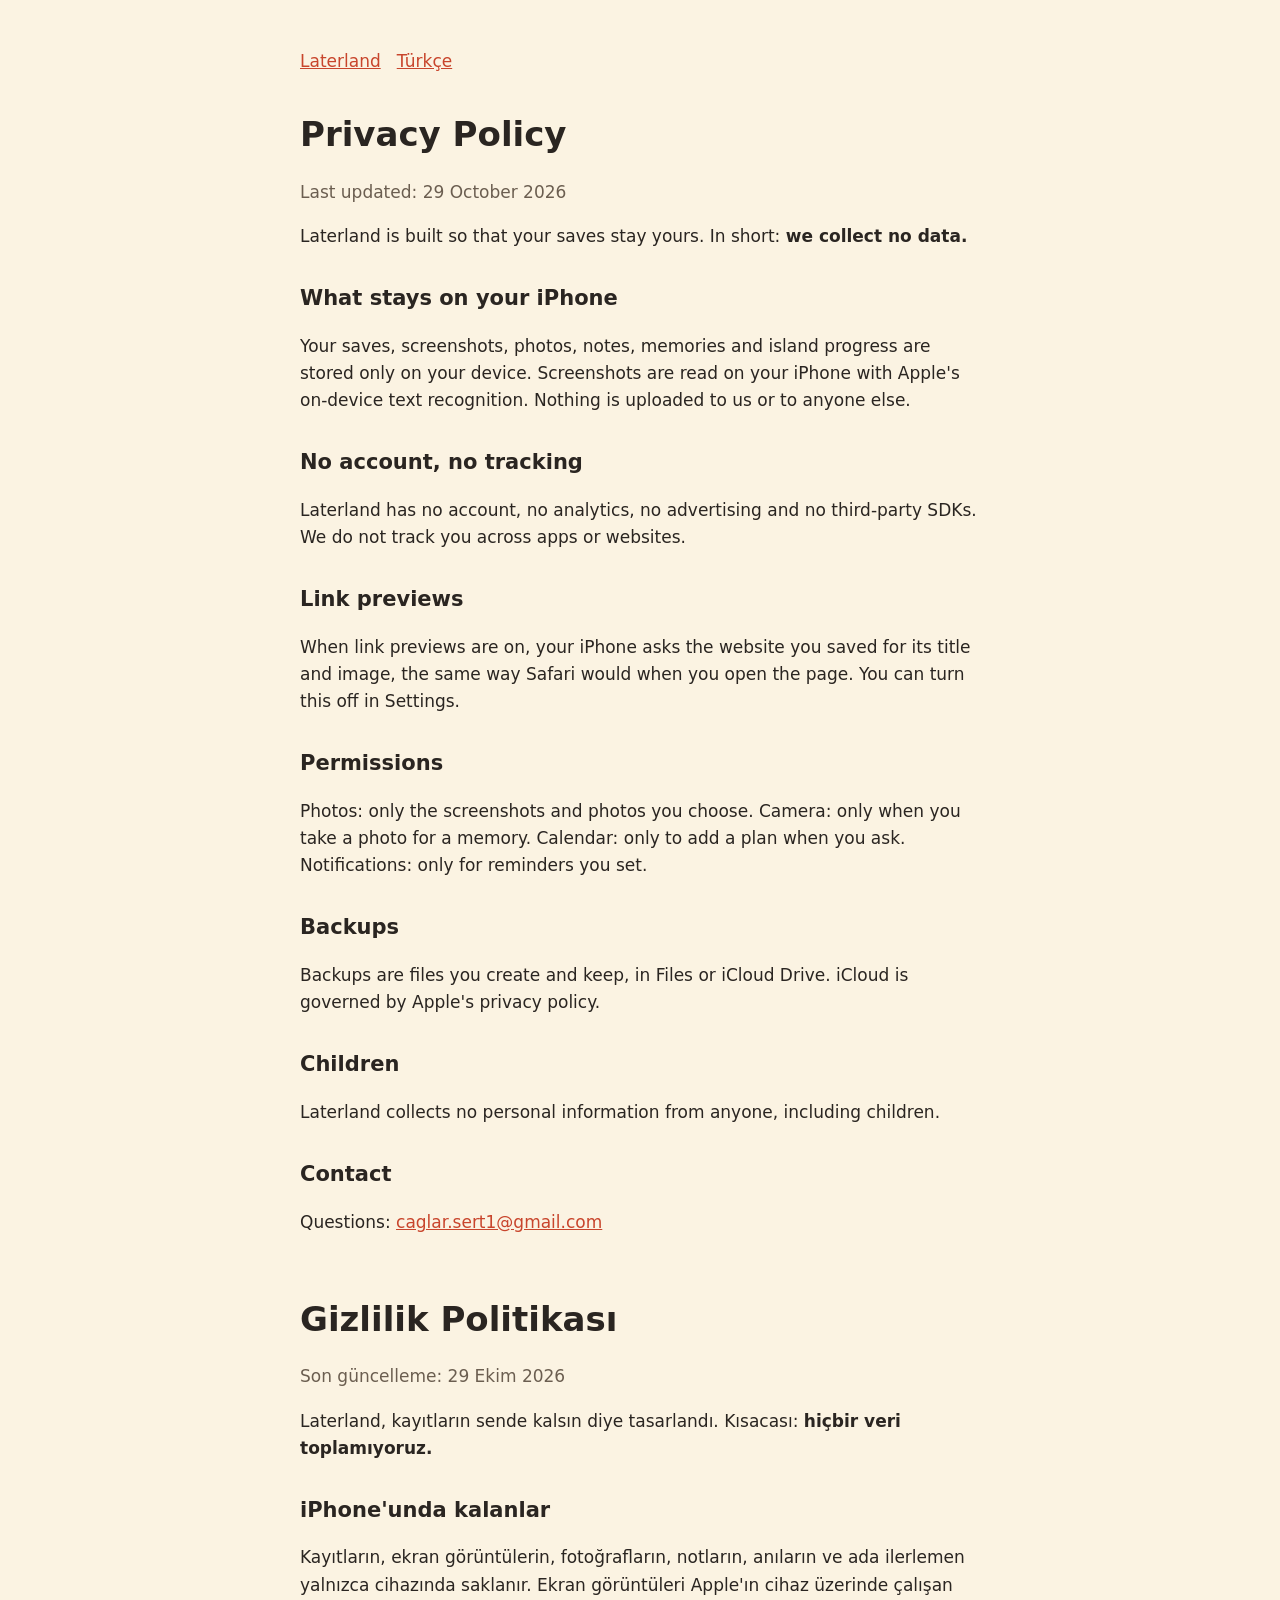
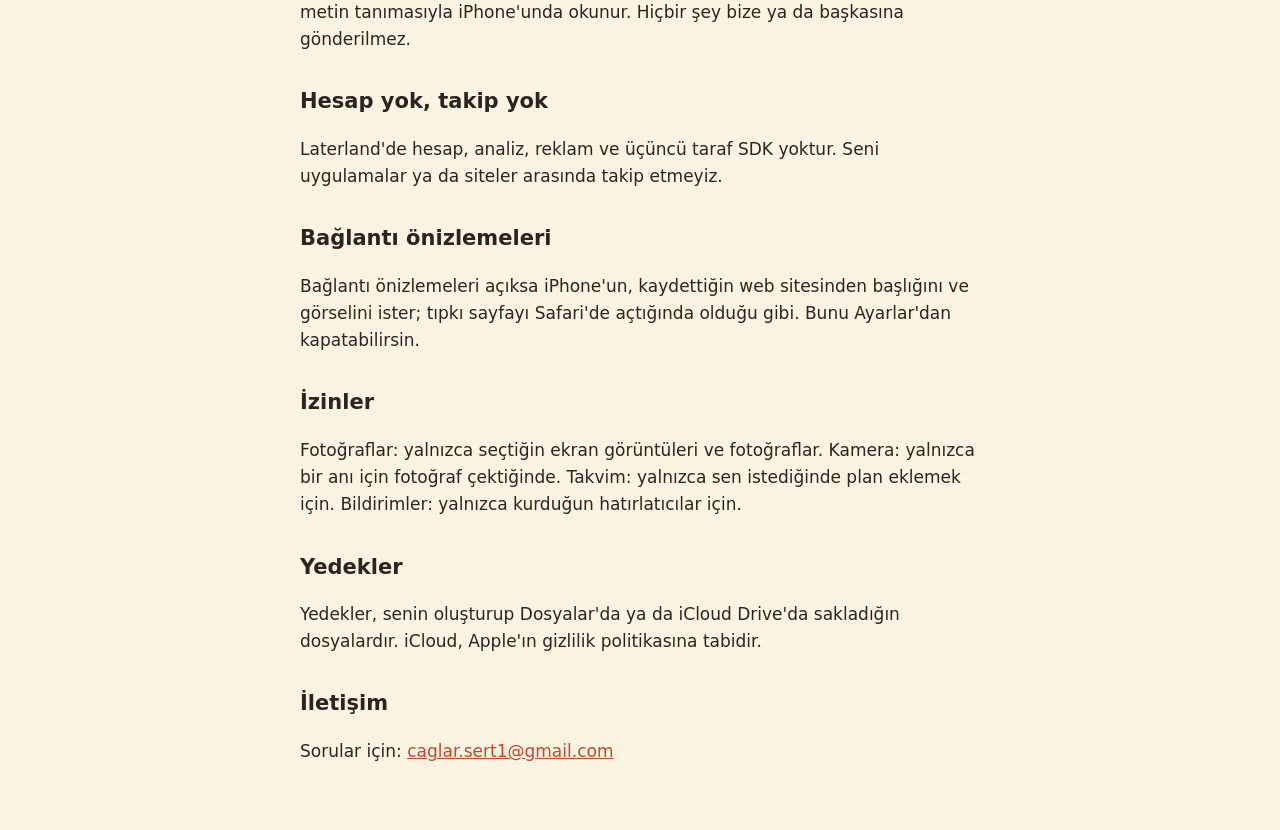
==== privacy/index.html @ dfe81776 "Laterland support and privacy pages Co-Authored-By: Claude Opus 5.5 <noreply@anthropic.com>" ====
<!doctype html><html lang="en"><head><meta charset="utf-8"><meta name="viewport" content="width=device-width,initial-scale=1">
<title>Laterland Privacy Policy</title><link rel="stylesheet" href="../style.css"></head><body><main>
<nav><a href="../">Laterland</a><a href="#tr">Türkçe</a></nav>
<h1>Privacy Policy</h1>
<p class="muted">Last updated: 29 October 2026</p>
<p>Laterland is built so that your saves stay yours. In short: <strong>we collect no data.</strong></p>
<h2>What stays on your iPhone</h2>
<p>Your saves, screenshots, photos, notes, memories and island progress are stored only on your device. Screenshots are read on your iPhone with Apple's on-device text recognition. Nothing is uploaded to us or to anyone else.</p>
<h2>No account, no tracking</h2>
<p>Laterland has no account, no analytics, no advertising and no third-party SDKs. We do not track you across apps or websites.</p>
<h2>Link previews</h2>
<p>When link previews are on, your iPhone asks the website you saved for its title and image, the same way Safari would when you open the page. You can turn this off in Settings.</p>
<h2>Permissions</h2>
<p>Photos: only the screenshots and photos you choose. Camera: only when you take a photo for a memory. Calendar: only to add a plan when you ask. Notifications: only for reminders you set.</p>
<h2>Backups</h2>
<p>Backups are files you create and keep, in Files or iCloud Drive. iCloud is governed by Apple's privacy policy.</p>
<h2>Children</h2>
<p>Laterland collects no personal information from anyone, including children.</p>
<h2>Contact</h2>
<p>Questions: <a href="mailto:caglar.sert1@gmail.com">caglar.sert1@gmail.com</a></p>

<h1 id="tr" style="margin-top:56px">Gizlilik Politikası</h1>
<p class="muted">Son güncelleme: 29 Ekim 2026</p>
<p>Laterland, kayıtların sende kalsın diye tasarlandı. Kısacası: <strong>hiçbir veri toplamıyoruz.</strong></p>
<h2>iPhone'unda kalanlar</h2>
<p>Kayıtların, ekran görüntülerin, fotoğrafların, notların, anıların ve ada ilerlemen yalnızca cihazında saklanır. Ekran görüntüleri Apple'ın cihaz üzerinde çalışan metin tanımasıyla iPhone'unda okunur. Hiçbir şey bize ya da başkasına gönderilmez.</p>
<h2>Hesap yok, takip yok</h2>
<p>Laterland'de hesap, analiz, reklam ve üçüncü taraf SDK yoktur. Seni uygulamalar ya da siteler arasında takip etmeyiz.</p>
<h2>Bağlantı önizlemeleri</h2>
<p>Bağlantı önizlemeleri açıksa iPhone'un, kaydettiğin web sitesinden başlığını ve görselini ister; tıpkı sayfayı Safari'de açtığında olduğu gibi. Bunu Ayarlar'dan kapatabilirsin.</p>
<h2>İzinler</h2>
<p>Fotoğraflar: yalnızca seçtiğin ekran görüntüleri ve fotoğraflar. Kamera: yalnızca bir anı için fotoğraf çektiğinde. Takvim: yalnızca sen istediğinde plan eklemek için. Bildirimler: yalnızca kurduğun hatırlatıcılar için.</p>
<h2>Yedekler</h2>
<p>Yedekler, senin oluşturup Dosyalar'da ya da iCloud Drive'da sakladığın dosyalardır. iCloud, Apple'ın gizlilik politikasına tabidir.</p>
<h2>İletişim</h2>
<p>Sorular için: <a href="mailto:caglar.sert1@gmail.com">caglar.sert1@gmail.com</a></p>
</main></body></html>
---- style.css ----
:root{--paper:#FBF3E2;--ink:#2A2521;--muted:#6B5E50;--accent:#C8452C}
@media (prefers-color-scheme:dark){:root{--paper:#2A2521;--ink:#F2E9DA;--muted:#B3A592;--accent:#F2B23E}}
body{margin:0;background:var(--paper);color:var(--ink);font:17px/1.6 -apple-system,system-ui,sans-serif}
main{max-width:680px;margin:0 auto;padding:48px 20px}
h1{font-size:34px;margin:0 0 4px}h2{font-size:21px;margin:32px 0 6px}
p,li{color:var(--ink)}small,.muted{color:var(--muted)}a{color:var(--accent)}
nav{margin-bottom:32px}nav a{margin-right:16px}
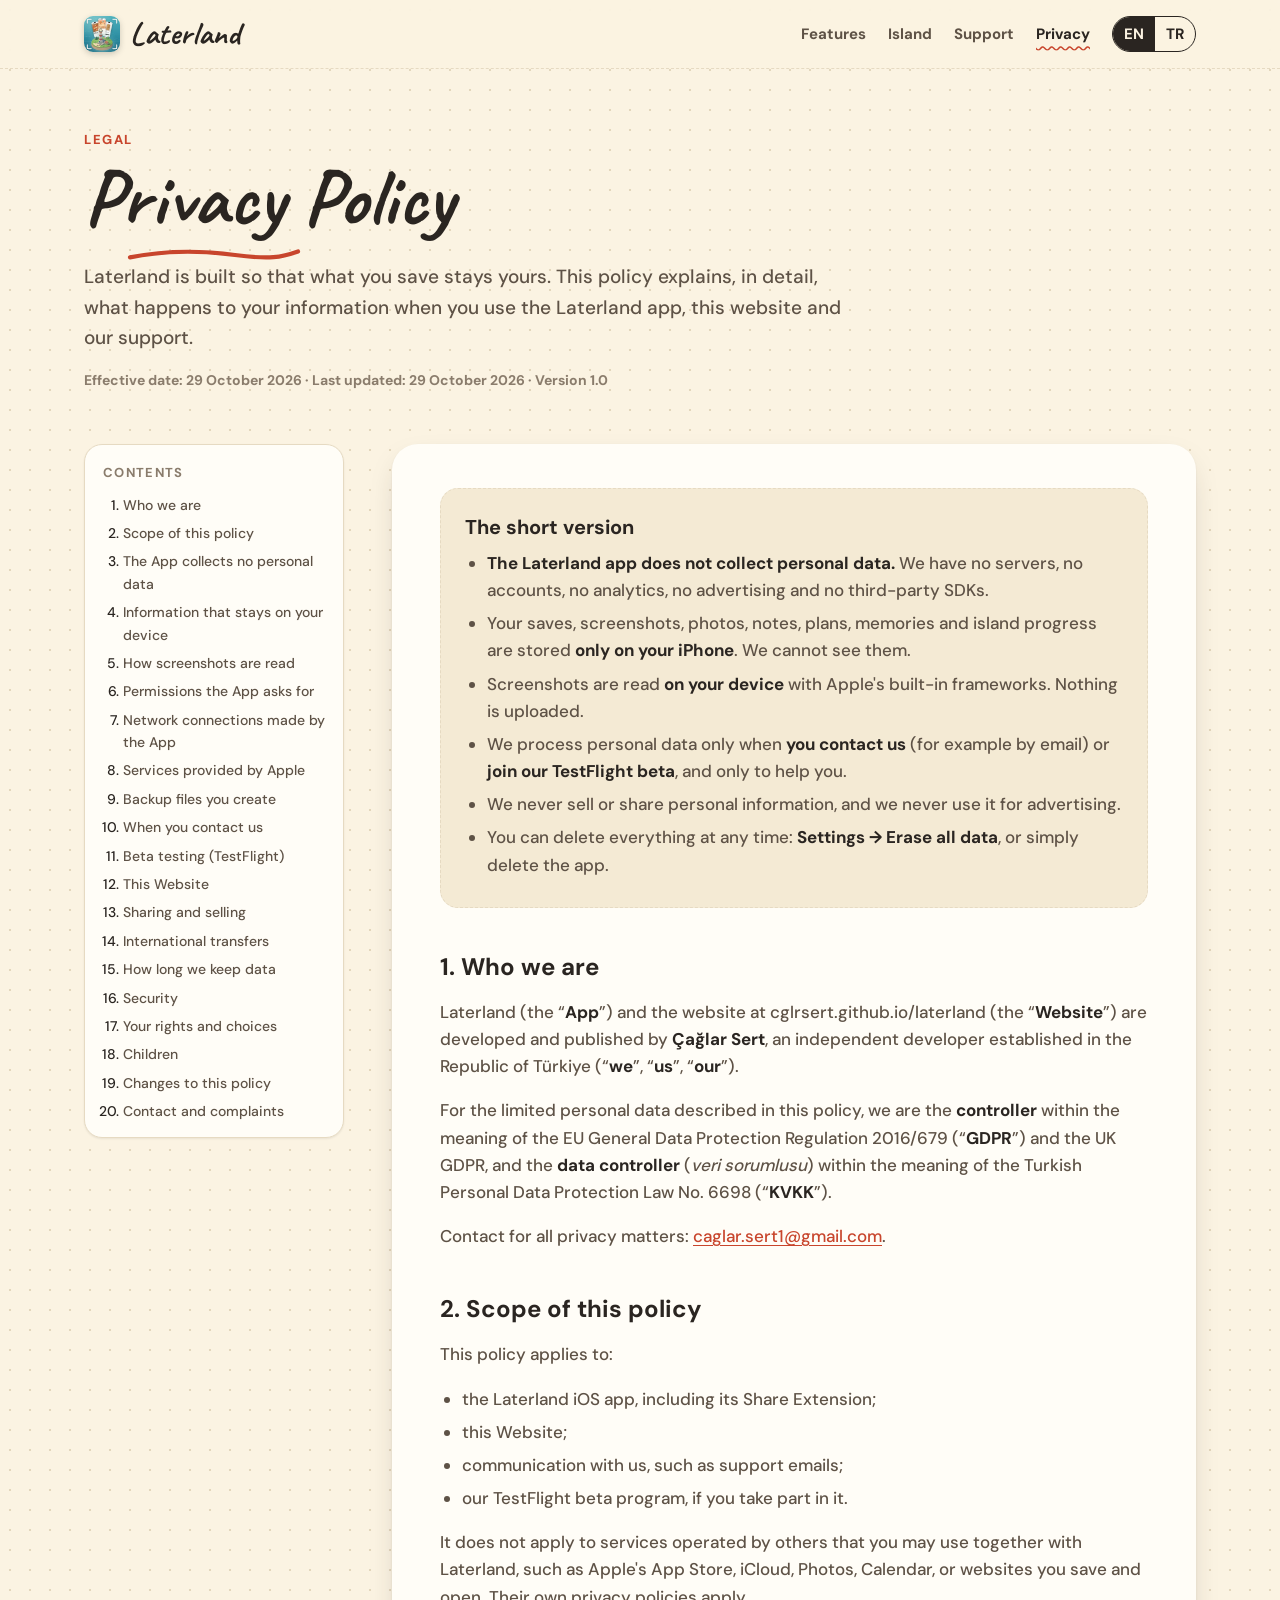
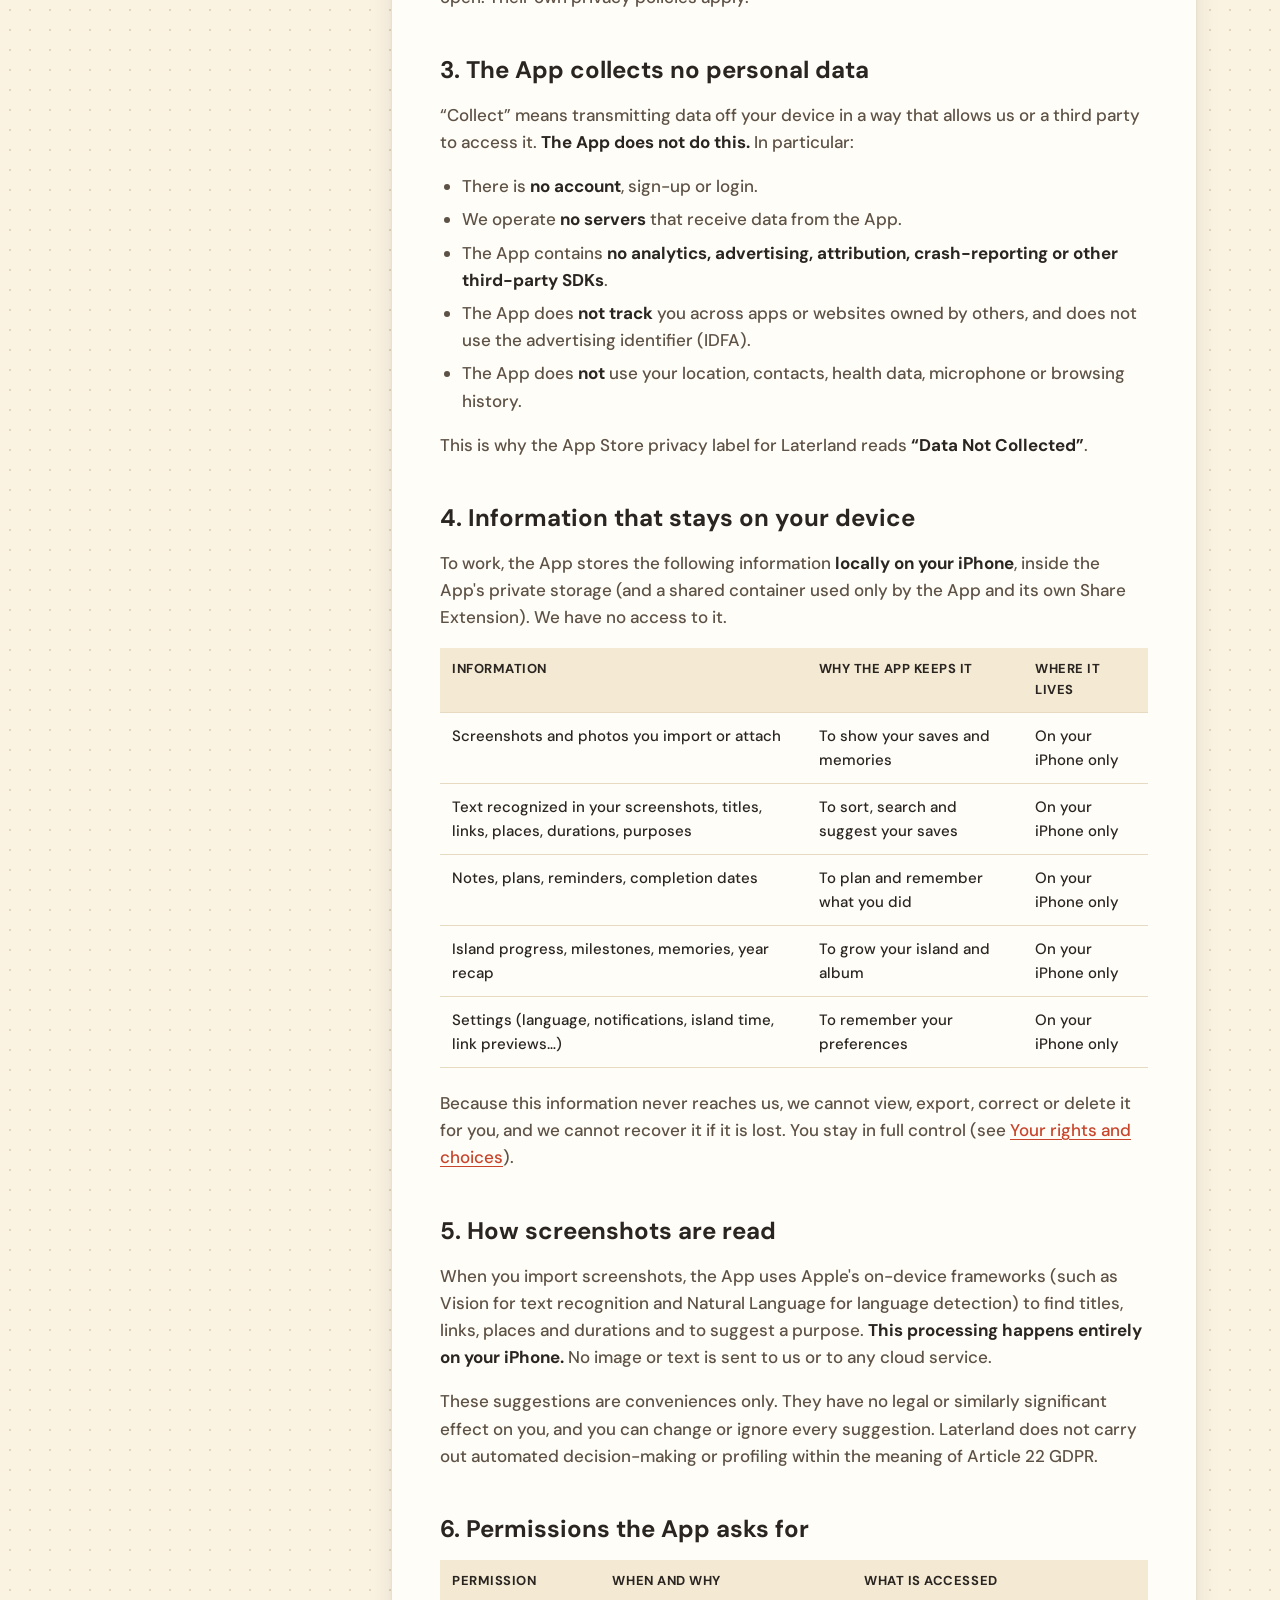
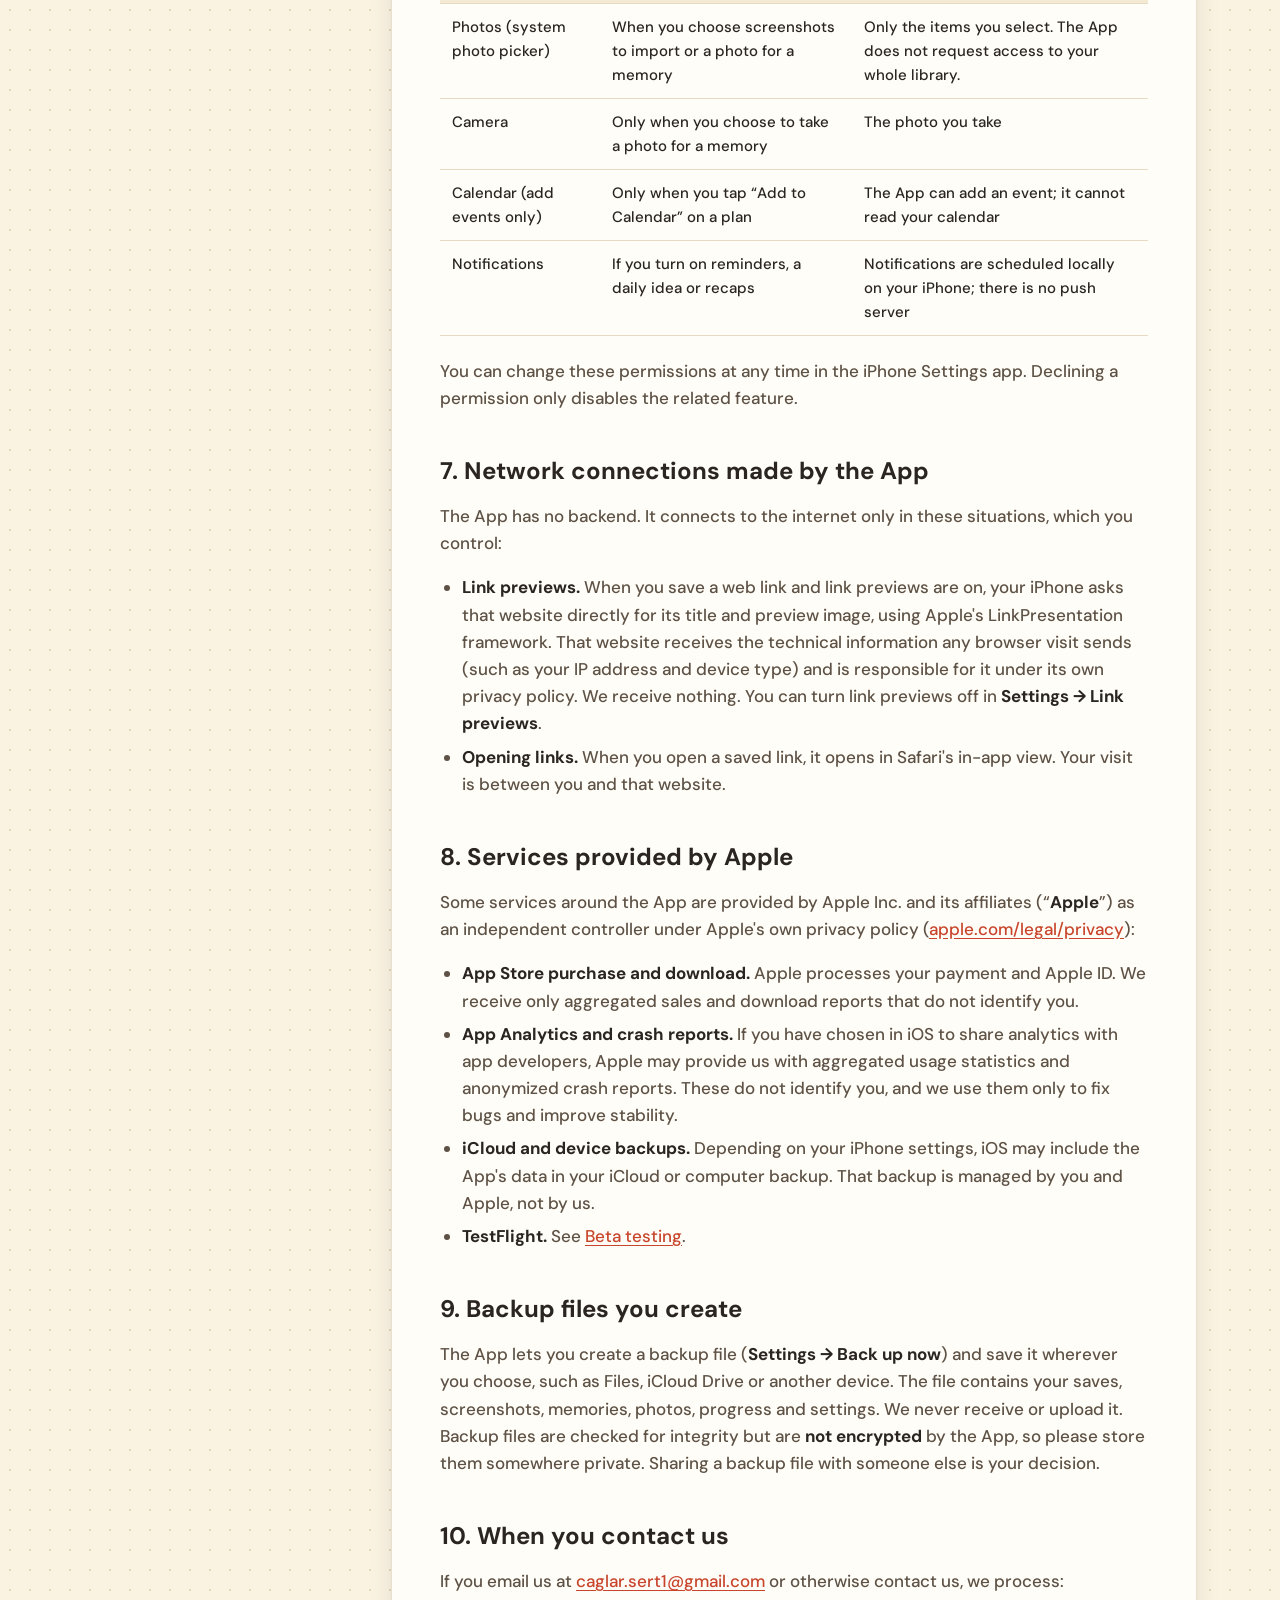
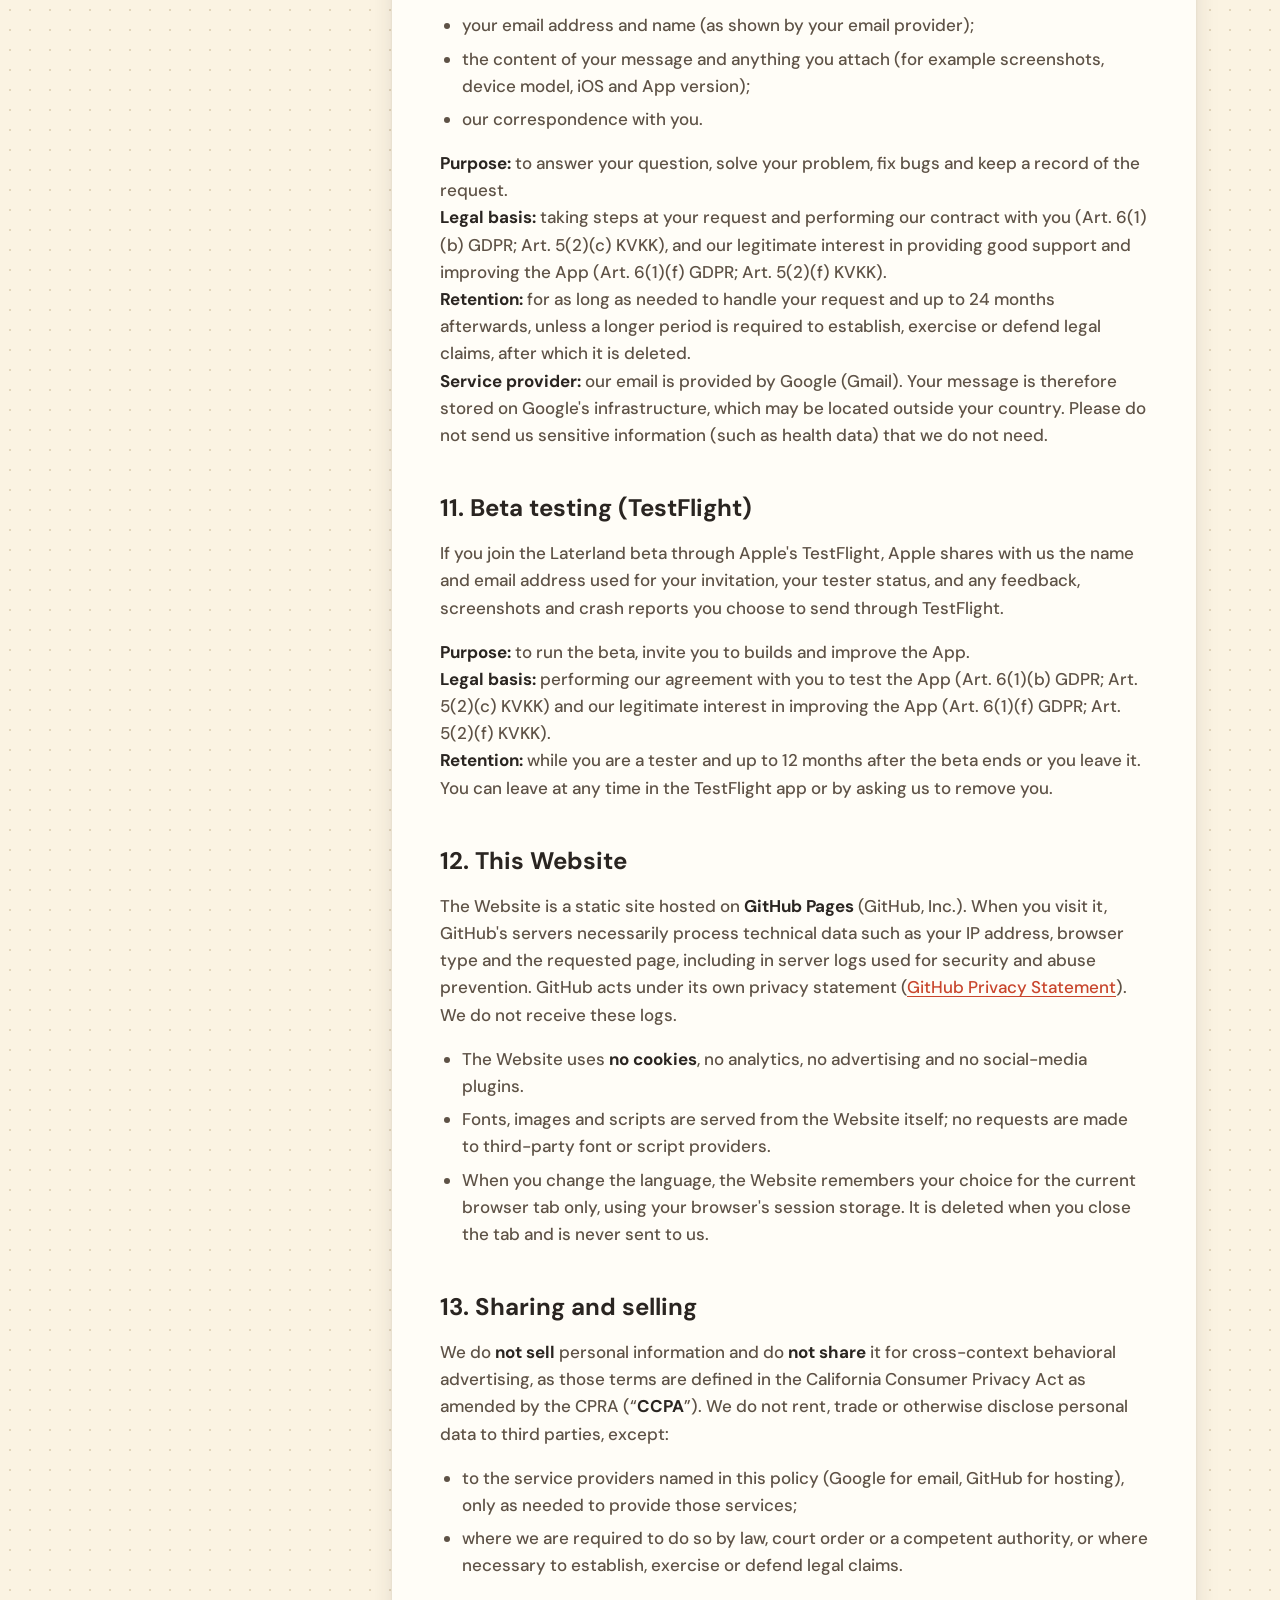
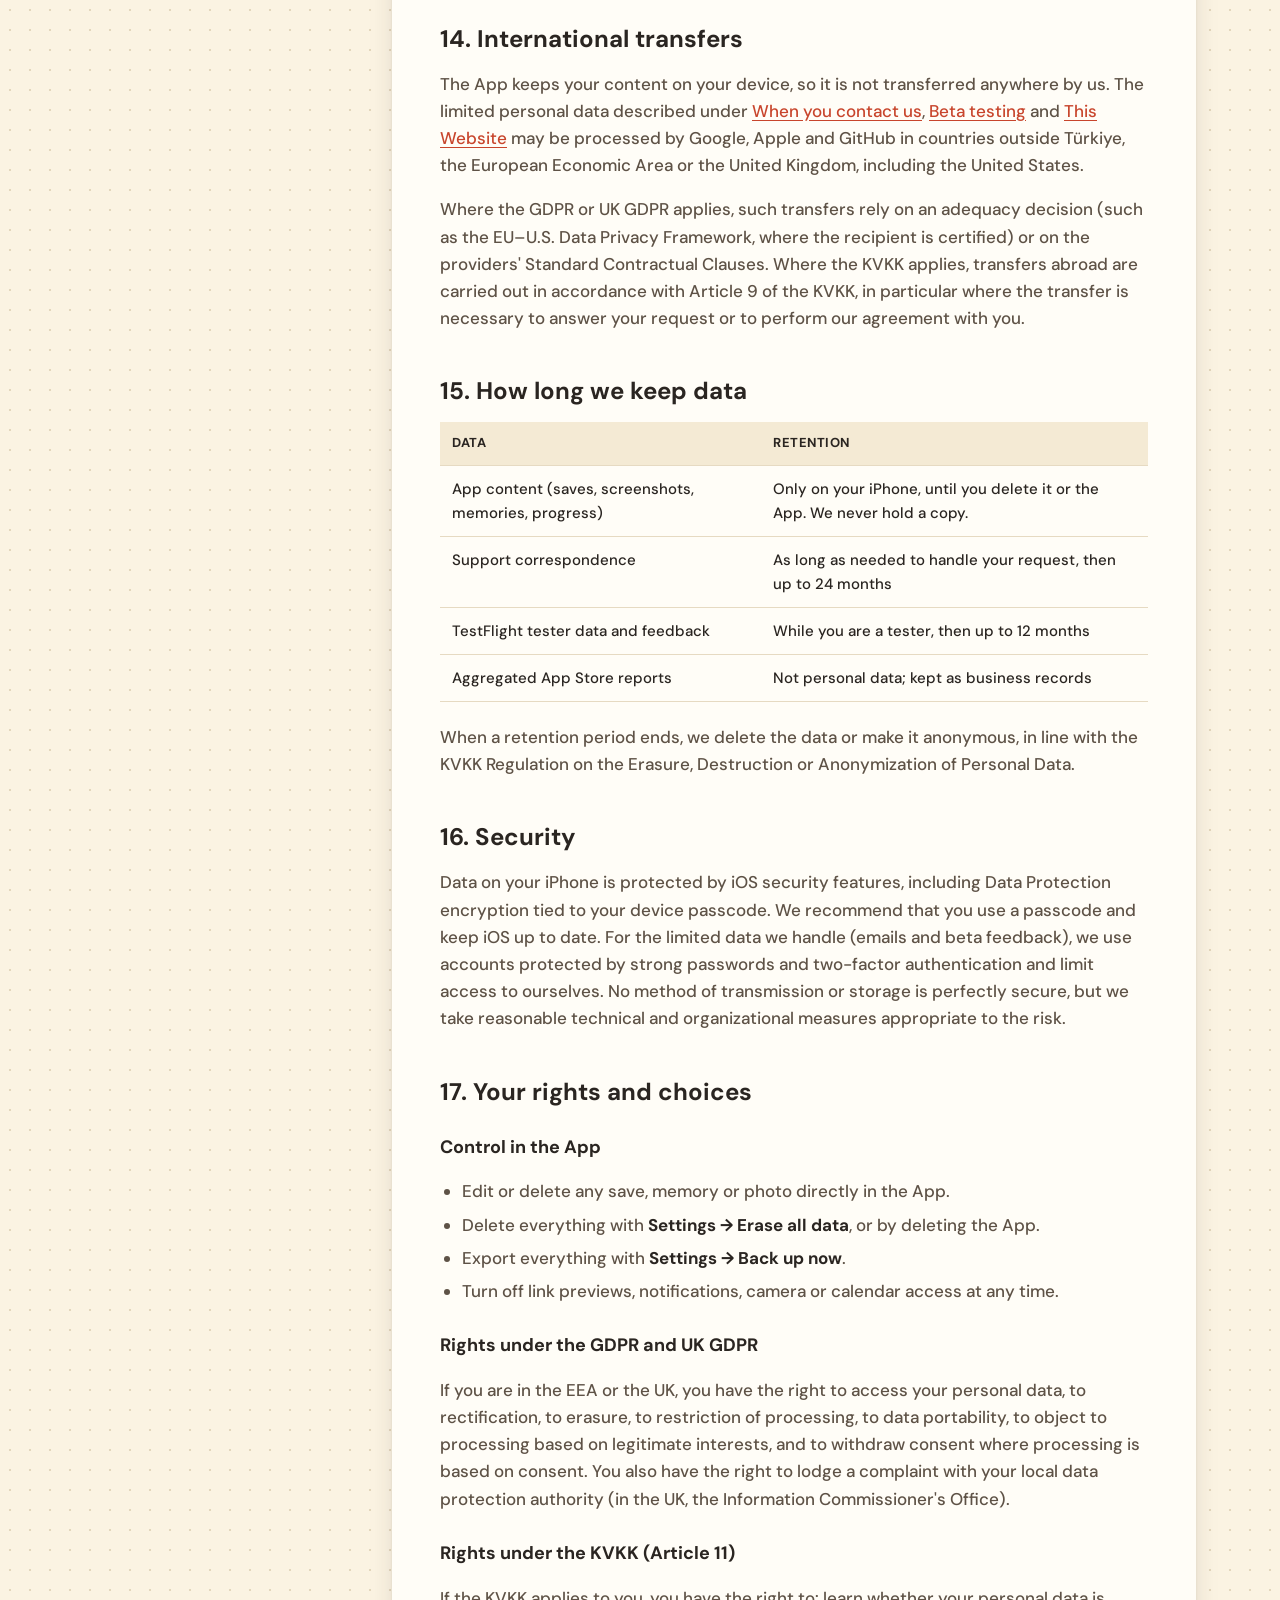
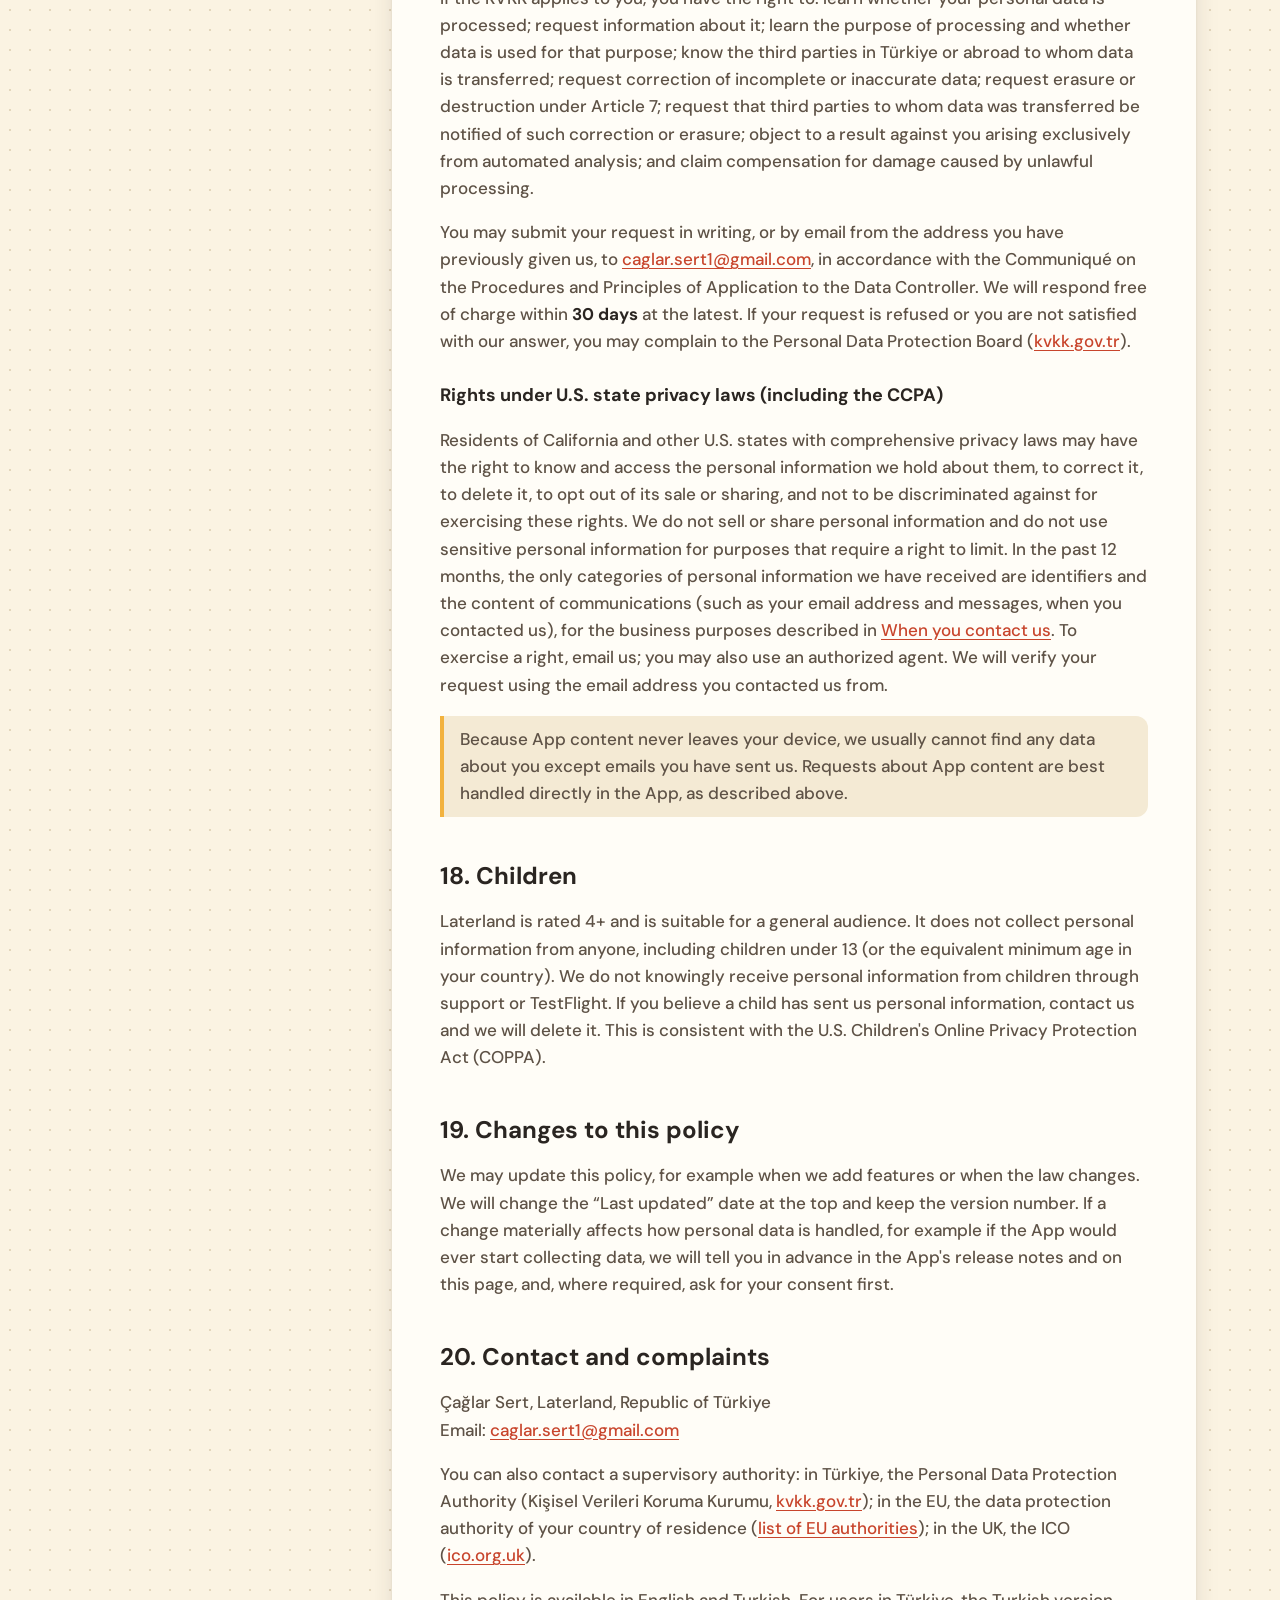
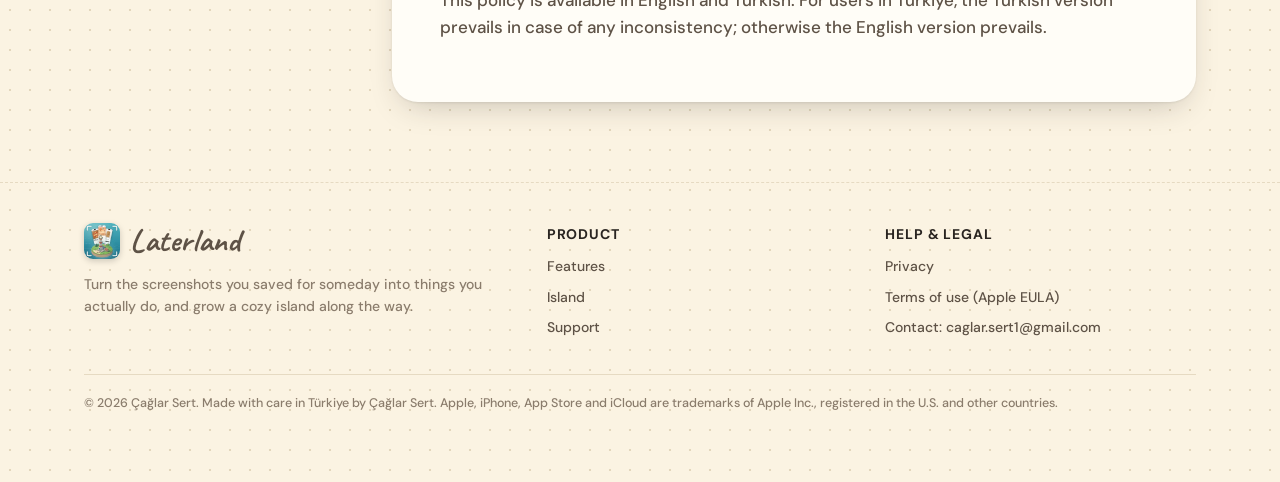
==== commit 236cd747: "New Laterland website: product page, support and privacy policy in English and Turkish Co-Authored-B" ====
--- a/privacy/index.html
+++ b/privacy/index.html
@@ -1,37 +1,259 @@
-<!doctype html><html lang="en"><head><meta charset="utf-8"><meta name="viewport" content="width=device-width,initial-scale=1">
-<title>Laterland Privacy Policy</title><link rel="stylesheet" href="../style.css"></head><body><main>
-<nav><a href="../">Laterland</a><a href="#tr">Türkçe</a></nav>
-<h1>Privacy Policy</h1>
-<p class="muted">Last updated: 29 October 2026</p>
-<p>Laterland is built so that your saves stay yours. In short: <strong>we collect no data.</strong></p>
-<h2>What stays on your iPhone</h2>
-<p>Your saves, screenshots, photos, notes, memories and island progress are stored only on your device. Screenshots are read on your iPhone with Apple's on-device text recognition. Nothing is uploaded to us or to anyone else.</p>
-<h2>No account, no tracking</h2>
-<p>Laterland has no account, no analytics, no advertising and no third-party SDKs. We do not track you across apps or websites.</p>
-<h2>Link previews</h2>
-<p>When link previews are on, your iPhone asks the website you saved for its title and image, the same way Safari would when you open the page. You can turn this off in Settings.</p>
-<h2>Permissions</h2>
-<p>Photos: only the screenshots and photos you choose. Camera: only when you take a photo for a memory. Calendar: only to add a plan when you ask. Notifications: only for reminders you set.</p>
-<h2>Backups</h2>
-<p>Backups are files you create and keep, in Files or iCloud Drive. iCloud is governed by Apple's privacy policy.</p>
-<h2>Children</h2>
-<p>Laterland collects no personal information from anyone, including children.</p>
-<h2>Contact</h2>
-<p>Questions: <a href="mailto:caglar.sert1@gmail.com">caglar.sert1@gmail.com</a></p>
-
-<h1 id="tr" style="margin-top:56px">Gizlilik Politikası</h1>
-<p class="muted">Son güncelleme: 29 Ekim 2026</p>
-<p>Laterland, kayıtların sende kalsın diye tasarlandı. Kısacası: <strong>hiçbir veri toplamıyoruz.</strong></p>
-<h2>iPhone'unda kalanlar</h2>
-<p>Kayıtların, ekran görüntülerin, fotoğrafların, notların, anıların ve ada ilerlemen yalnızca cihazında saklanır. Ekran görüntüleri Apple'ın cihaz üzerinde çalışan metin tanımasıyla iPhone'unda okunur. Hiçbir şey bize ya da başkasına gönderilmez.</p>
-<h2>Hesap yok, takip yok</h2>
-<p>Laterland'de hesap, analiz, reklam ve üçüncü taraf SDK yoktur. Seni uygulamalar ya da siteler arasında takip etmeyiz.</p>
-<h2>Bağlantı önizlemeleri</h2>
-<p>Bağlantı önizlemeleri açıksa iPhone'un, kaydettiğin web sitesinden başlığını ve görselini ister; tıpkı sayfayı Safari'de açtığında olduğu gibi. Bunu Ayarlar'dan kapatabilirsin.</p>
-<h2>İzinler</h2>
-<p>Fotoğraflar: yalnızca seçtiğin ekran görüntüleri ve fotoğraflar. Kamera: yalnızca bir anı için fotoğraf çektiğinde. Takvim: yalnızca sen istediğinde plan eklemek için. Bildirimler: yalnızca kurduğun hatırlatıcılar için.</p>
-<h2>Yedekler</h2>
-<p>Yedekler, senin oluşturup Dosyalar'da ya da iCloud Drive'da sakladığın dosyalardır. iCloud, Apple'ın gizlilik politikasına tabidir.</p>
-<h2>İletişim</h2>
-<p>Sorular için: <a href="mailto:caglar.sert1@gmail.com">caglar.sert1@gmail.com</a></p>
-</main></body></html>
+<!doctype html>
+<html lang="en" data-page="privacy">
+<head>
+<meta charset="utf-8">
+<meta name="viewport" content="width=device-width, initial-scale=1, viewport-fit=cover">
+<title>Privacy Policy · Laterland</title>
+<meta name="description" content="Laterland privacy policy: the app collects no personal data. Everything stays on your iPhone. GDPR, UK GDPR, KVKK, CCPA/CPRA and COPPA information.">
+<link rel="canonical" href="https://cglrsert.github.io/laterland/privacy/">
+<link rel="alternate" hreflang="en" href="https://cglrsert.github.io/laterland/privacy/">
+<link rel="alternate" hreflang="tr" href="https://cglrsert.github.io/laterland/tr/privacy/">
+<link rel="alternate" hreflang="x-default" href="https://cglrsert.github.io/laterland/privacy/">
+<meta name="theme-color" content="#FBF3E2" media="(prefers-color-scheme: light)">
+<meta name="theme-color" content="#1E1A16" media="(prefers-color-scheme: dark)">
+<meta property="og:type" content="website">
+<meta property="og:title" content="Privacy Policy · Laterland">
+<meta property="og:description" content="Laterland privacy policy: the app collects no personal data. Everything stays on your iPhone. GDPR, UK GDPR, KVKK, CCPA/CPRA and COPPA information.">
+<meta property="og:url" content="https://cglrsert.github.io/laterland/privacy/">
+<meta property="og:image" content="https://cglrsert.github.io/laterland/assets/video/promo-en.jpg">
+<meta property="og:locale" content="en_US">
+<meta name="twitter:card" content="summary_large_image">
+<link rel="icon" type="image/png" href="../assets/img/favicon.png">
+<link rel="apple-touch-icon" href="../assets/img/apple-touch-icon.png">
+<link rel="preload" href="../assets/fonts/Caveat-Bold.ttf" as="font" type="font/ttf" crossorigin>
+<link rel="stylesheet" href="../assets/css/site.css">
+<script>document.documentElement.classList.add("js")</script>
+</head>
+<body>
+<a class="skip" href="#main">Skip to content</a>
+<header class="site-header">
+  <div class="wrap">
+    <a class="brand" href="../"><img src="../assets/img/icon.webp" alt="" width="36" height="36"><span>Laterland</span></a>
+    <button class="menu-toggle" aria-expanded="false" aria-controls="nav">Menu</button>
+    <nav class="nav" id="nav" aria-label="Main">
+      <a href="../#features">Features</a>
+      <a href="../#island">Island</a>
+      <a href="../support/">Support</a>
+      <a href="../privacy/" aria-current="page">Privacy</a>
+      <span class="lang" role="group" aria-label="Language">
+        <a href="../privacy/" hreflang="en" lang="en" aria-current="true">EN</a>
+        <a href="../tr/privacy/" hreflang="tr" lang="tr" aria-current="false">TR</a>
+      </span>
+    </nav>
+  </div>
+</header>
+<main id="main">
+
+<section class="doc-hero"><div class="wrap"><span class="eyebrow">Legal</span><h1>Privacy Policy</h1><svg class="squiggle" viewBox="0 0 150 12" fill="none" stroke="var(--tomato)" stroke-width="3.6" stroke-linecap="round" aria-hidden="true"><path d="M3 8c30-6 60-6 90-2s40 2 54-3"/></svg><p>Laterland is built so that what you save stays yours. This policy explains, in detail, what happens to your information when you use the Laterland app, this website and our support.</p>
+<p class="dates">Effective date: 29 October 2026 · Last updated: 29 October 2026 · Version 1.0</p></div></section>
+<div class="wrap"><div class="doc">
+  <nav class="toc" aria-label="Contents"><h2>Contents</h2><ol><li><a href="#who">Who we are</a></li><li><a href="#scope">Scope of this policy</a></li><li><a href="#no-collection">The App collects no personal data</a></li><li><a href="#on-device">Information that stays on your device</a></li><li><a href="#processing">How screenshots are read</a></li><li><a href="#permissions">Permissions the App asks for</a></li><li><a href="#network">Network connections made by the App</a></li><li><a href="#apple">Services provided by Apple</a></li><li><a href="#backups">Backup files you create</a></li><li><a href="#support">When you contact us</a></li><li><a href="#beta">Beta testing (TestFlight)</a></li><li><a href="#website">This Website</a></li><li><a href="#sharing">Sharing and selling</a></li><li><a href="#transfers">International transfers</a></li><li><a href="#retention">How long we keep data</a></li><li><a href="#security">Security</a></li><li><a href="#rights">Your rights and choices</a></li><li><a href="#children">Children</a></li><li><a href="#changes">Changes to this policy</a></li><li><a href="#contact">Contact and complaints</a></li></ol></nav>
+  <article class="prose">
+    <div class="summary"><h2>The short version</h2><ul><li><strong>The Laterland app does not collect personal data.</strong> We have no servers, no accounts, no analytics, no advertising and no third-party SDKs.</li><li>Your saves, screenshots, photos, notes, plans, memories and island progress are stored <strong>only on your iPhone</strong>. We cannot see them.</li><li>Screenshots are read <strong>on your device</strong> with Apple's built-in frameworks. Nothing is uploaded.</li><li>We process personal data only when <strong>you contact us</strong> (for example by email) or <strong>join our TestFlight beta</strong>, and only to help you.</li><li>We never sell or share personal information, and we never use it for advertising.</li><li>You can delete everything at any time: <strong>Settings → Erase all data</strong>, or simply delete the app.</li></ul></div>
+    <h2 id="who">1. Who we are</h2>
+
+<p>Laterland (the “<strong>App</strong>”) and the website at cglrsert.github.io/laterland (the “<strong>Website</strong>”) are developed and published by <strong>Çağlar Sert</strong>, an independent developer established in the Republic of Türkiye (“<strong>we</strong>”, “<strong>us</strong>”, “<strong>our</strong>”).</p>
+<p>For the limited personal data described in this policy, we are the <strong>controller</strong> within the meaning of the EU General Data Protection Regulation 2016/679 (“<strong>GDPR</strong>”) and the UK GDPR, and the <strong>data controller</strong> (<em>veri sorumlusu</em>) within the meaning of the Turkish Personal Data Protection Law No. 6698 (“<strong>KVKK</strong>”).</p>
+<p>Contact for all privacy matters: <a href="mailto:caglar.sert1@gmail.com">caglar.sert1@gmail.com</a>.</p>
+
+<h2 id="scope">2. Scope of this policy</h2>
+
+<p>This policy applies to:</p>
+<ul>
+<li>the Laterland iOS app, including its Share Extension;</li>
+<li>this Website;</li>
+<li>communication with us, such as support emails;</li>
+<li>our TestFlight beta program, if you take part in it.</li>
+</ul>
+<p>It does not apply to services operated by others that you may use together with Laterland, such as Apple's App Store, iCloud, Photos, Calendar, or websites you save and open. Their own privacy policies apply.</p>
+
+<h2 id="no-collection">3. The App collects no personal data</h2>
+
+<p>“Collect” means transmitting data off your device in a way that allows us or a third party to access it. <strong>The App does not do this.</strong> In particular:</p>
+<ul>
+<li>There is <strong>no account</strong>, sign-up or login.</li>
+<li>We operate <strong>no servers</strong> that receive data from the App.</li>
+<li>The App contains <strong>no analytics, advertising, attribution, crash-reporting or other third-party SDKs</strong>.</li>
+<li>The App does <strong>not track</strong> you across apps or websites owned by others, and does not use the advertising identifier (IDFA).</li>
+<li>The App does <strong>not</strong> use your location, contacts, health data, microphone or browsing history.</li>
+</ul>
+<p>This is why the App Store privacy label for Laterland reads <strong>“Data Not Collected”</strong>.</p>
+
+<h2 id="on-device">4. Information that stays on your device</h2>
+
+<p>To work, the App stores the following information <strong>locally on your iPhone</strong>, inside the App's private storage (and a shared container used only by the App and its own Share Extension). We have no access to it.</p>
+<table>
+<thead><tr><th>Information</th><th>Why the App keeps it</th><th>Where it lives</th></tr></thead>
+<tbody>
+<tr><td>Screenshots and photos you import or attach</td><td>To show your saves and memories</td><td>On your iPhone only</td></tr>
+<tr><td>Text recognized in your screenshots, titles, links, places, durations, purposes</td><td>To sort, search and suggest your saves</td><td>On your iPhone only</td></tr>
+<tr><td>Notes, plans, reminders, completion dates</td><td>To plan and remember what you did</td><td>On your iPhone only</td></tr>
+<tr><td>Island progress, milestones, memories, year recap</td><td>To grow your island and album</td><td>On your iPhone only</td></tr>
+<tr><td>Settings (language, notifications, island time, link previews…)</td><td>To remember your preferences</td><td>On your iPhone only</td></tr>
+</tbody>
+</table>
+<p>Because this information never reaches us, we cannot view, export, correct or delete it for you, and we cannot recover it if it is lost. You stay in full control (see <a href="#rights">Your rights and choices</a>).</p>
+
+<h2 id="processing">5. How screenshots are read</h2>
+
+<p>When you import screenshots, the App uses Apple's on-device frameworks (such as Vision for text recognition and Natural Language for language detection) to find titles, links, places and durations and to suggest a purpose. <strong>This processing happens entirely on your iPhone.</strong> No image or text is sent to us or to any cloud service.</p>
+<p>These suggestions are conveniences only. They have no legal or similarly significant effect on you, and you can change or ignore every suggestion. Laterland does not carry out automated decision-making or profiling within the meaning of Article 22 GDPR.</p>
+
+<h2 id="permissions">6. Permissions the App asks for</h2>
+
+<table>
+<thead><tr><th>Permission</th><th>When and why</th><th>What is accessed</th></tr></thead>
+<tbody>
+<tr><td>Photos (system photo picker)</td><td>When you choose screenshots to import or a photo for a memory</td><td>Only the items you select. The App does not request access to your whole library.</td></tr>
+<tr><td>Camera</td><td>Only when you choose to take a photo for a memory</td><td>The photo you take</td></tr>
+<tr><td>Calendar (add events only)</td><td>Only when you tap “Add to Calendar” on a plan</td><td>The App can add an event; it cannot read your calendar</td></tr>
+<tr><td>Notifications</td><td>If you turn on reminders, a daily idea or recaps</td><td>Notifications are scheduled locally on your iPhone; there is no push server</td></tr>
+</tbody>
+</table>
+<p>You can change these permissions at any time in the iPhone Settings app. Declining a permission only disables the related feature.</p>
+
+<h2 id="network">7. Network connections made by the App</h2>
+
+<p>The App has no backend. It connects to the internet only in these situations, which you control:</p>
+<ul>
+<li><strong>Link previews.</strong> When you save a web link and link previews are on, your iPhone asks that website directly for its title and preview image, using Apple's LinkPresentation framework. That website receives the technical information any browser visit sends (such as your IP address and device type) and is responsible for it under its own privacy policy. We receive nothing. You can turn link previews off in <strong>Settings → Link previews</strong>.</li>
+<li><strong>Opening links.</strong> When you open a saved link, it opens in Safari's in-app view. Your visit is between you and that website.</li>
+</ul>
+
+<h2 id="apple">8. Services provided by Apple</h2>
+
+<p>Some services around the App are provided by Apple Inc. and its affiliates (“<strong>Apple</strong>”) as an independent controller under Apple's own privacy policy (<a href="https://www.apple.com/legal/privacy/">apple.com/legal/privacy</a>):</p>
+<ul>
+<li><strong>App Store purchase and download.</strong> Apple processes your payment and Apple ID. We receive only aggregated sales and download reports that do not identify you.</li>
+<li><strong>App Analytics and crash reports.</strong> If you have chosen in iOS to share analytics with app developers, Apple may provide us with aggregated usage statistics and anonymized crash reports. These do not identify you, and we use them only to fix bugs and improve stability.</li>
+<li><strong>iCloud and device backups.</strong> Depending on your iPhone settings, iOS may include the App's data in your iCloud or computer backup. That backup is managed by you and Apple, not by us.</li>
+<li><strong>TestFlight.</strong> See <a href="#beta">Beta testing</a>.</li>
+</ul>
+
+<h2 id="backups">9. Backup files you create</h2>
+
+<p>The App lets you create a backup file (<strong>Settings → Back up now</strong>) and save it wherever you choose, such as Files, iCloud Drive or another device. The file contains your saves, screenshots, memories, photos, progress and settings. We never receive or upload it. Backup files are checked for integrity but are <strong>not encrypted</strong> by the App, so please store them somewhere private. Sharing a backup file with someone else is your decision.</p>
+
+<h2 id="support">10. When you contact us</h2>
+
+<p>If you email us at <a href="mailto:caglar.sert1@gmail.com">caglar.sert1@gmail.com</a> or otherwise contact us, we process:</p>
+<ul>
+<li>your email address and name (as shown by your email provider);</li>
+<li>the content of your message and anything you attach (for example screenshots, device model, iOS and App version);</li>
+<li>our correspondence with you.</li>
+</ul>
+<p><strong>Purpose:</strong> to answer your question, solve your problem, fix bugs and keep a record of the request.<br>
+<strong>Legal basis:</strong> taking steps at your request and performing our contract with you (Art. 6(1)(b) GDPR; Art. 5(2)(c) KVKK), and our legitimate interest in providing good support and improving the App (Art. 6(1)(f) GDPR; Art. 5(2)(f) KVKK).<br>
+<strong>Retention:</strong> for as long as needed to handle your request and up to 24 months afterwards, unless a longer period is required to establish, exercise or defend legal claims, after which it is deleted.<br>
+<strong>Service provider:</strong> our email is provided by Google (Gmail). Your message is therefore stored on Google's infrastructure, which may be located outside your country. Please do not send us sensitive information (such as health data) that we do not need.</p>
+
+<h2 id="beta">11. Beta testing (TestFlight)</h2>
+
+<p>If you join the Laterland beta through Apple's TestFlight, Apple shares with us the name and email address used for your invitation, your tester status, and any feedback, screenshots and crash reports you choose to send through TestFlight.</p>
+<p><strong>Purpose:</strong> to run the beta, invite you to builds and improve the App.<br>
+<strong>Legal basis:</strong> performing our agreement with you to test the App (Art. 6(1)(b) GDPR; Art. 5(2)(c) KVKK) and our legitimate interest in improving the App (Art. 6(1)(f) GDPR; Art. 5(2)(f) KVKK).<br>
+<strong>Retention:</strong> while you are a tester and up to 12 months after the beta ends or you leave it. You can leave at any time in the TestFlight app or by asking us to remove you.</p>
+
+<h2 id="website">12. This Website</h2>
+
+<p>The Website is a static site hosted on <strong>GitHub Pages</strong> (GitHub, Inc.). When you visit it, GitHub's servers necessarily process technical data such as your IP address, browser type and the requested page, including in server logs used for security and abuse prevention. GitHub acts under its own privacy statement (<a href="https://docs.github.com/site-policy/privacy-policies/github-general-privacy-statement">GitHub Privacy Statement</a>). We do not receive these logs.</p>
+<ul>
+<li>The Website uses <strong>no cookies</strong>, no analytics, no advertising and no social-media plugins.</li>
+<li>Fonts, images and scripts are served from the Website itself; no requests are made to third-party font or script providers.</li>
+<li>When you change the language, the Website remembers your choice for the current browser tab only, using your browser's session storage. It is deleted when you close the tab and is never sent to us.</li>
+</ul>
+
+<h2 id="sharing">13. Sharing and selling</h2>
+
+<p>We do <strong>not sell</strong> personal information and do <strong>not share</strong> it for cross-context behavioral advertising, as those terms are defined in the California Consumer Privacy Act as amended by the CPRA (“<strong>CCPA</strong>”). We do not rent, trade or otherwise disclose personal data to third parties, except:</p>
+<ul>
+<li>to the service providers named in this policy (Google for email, GitHub for hosting), only as needed to provide those services;</li>
+<li>where we are required to do so by law, court order or a competent authority, or where necessary to establish, exercise or defend legal claims.</li>
+</ul>
+
+<h2 id="transfers">14. International transfers</h2>
+
+<p>The App keeps your content on your device, so it is not transferred anywhere by us. The limited personal data described under <a href="#support">When you contact us</a>, <a href="#beta">Beta testing</a> and <a href="#website">This Website</a> may be processed by Google, Apple and GitHub in countries outside Türkiye, the European Economic Area or the United Kingdom, including the United States.</p>
+<p>Where the GDPR or UK GDPR applies, such transfers rely on an adequacy decision (such as the EU–U.S. Data Privacy Framework, where the recipient is certified) or on the providers' Standard Contractual Clauses. Where the KVKK applies, transfers abroad are carried out in accordance with Article 9 of the KVKK, in particular where the transfer is necessary to answer your request or to perform our agreement with you.</p>
+
+<h2 id="retention">15. How long we keep data</h2>
+
+<table>
+<thead><tr><th>Data</th><th>Retention</th></tr></thead>
+<tbody>
+<tr><td>App content (saves, screenshots, memories, progress)</td><td>Only on your iPhone, until you delete it or the App. We never hold a copy.</td></tr>
+<tr><td>Support correspondence</td><td>As long as needed to handle your request, then up to 24 months</td></tr>
+<tr><td>TestFlight tester data and feedback</td><td>While you are a tester, then up to 12 months</td></tr>
+<tr><td>Aggregated App Store reports</td><td>Not personal data; kept as business records</td></tr>
+</tbody>
+</table>
+<p>When a retention period ends, we delete the data or make it anonymous, in line with the KVKK Regulation on the Erasure, Destruction or Anonymization of Personal Data.</p>
+
+<h2 id="security">16. Security</h2>
+
+<p>Data on your iPhone is protected by iOS security features, including Data Protection encryption tied to your device passcode. We recommend that you use a passcode and keep iOS up to date. For the limited data we handle (emails and beta feedback), we use accounts protected by strong passwords and two-factor authentication and limit access to ourselves. No method of transmission or storage is perfectly secure, but we take reasonable technical and organizational measures appropriate to the risk.</p>
+
+<h2 id="rights">17. Your rights and choices</h2>
+
+<h3>Control in the App</h3>
+<ul>
+<li>Edit or delete any save, memory or photo directly in the App.</li>
+<li>Delete everything with <strong>Settings → Erase all data</strong>, or by deleting the App.</li>
+<li>Export everything with <strong>Settings → Back up now</strong>.</li>
+<li>Turn off link previews, notifications, camera or calendar access at any time.</li>
+</ul>
+<h3>Rights under the GDPR and UK GDPR</h3>
+<p>If you are in the EEA or the UK, you have the right to access your personal data, to rectification, to erasure, to restriction of processing, to data portability, to object to processing based on legitimate interests, and to withdraw consent where processing is based on consent. You also have the right to lodge a complaint with your local data protection authority (in the UK, the Information Commissioner's Office).</p>
+<h3>Rights under the KVKK (Article 11)</h3>
+<p>If the KVKK applies to you, you have the right to: learn whether your personal data is processed; request information about it; learn the purpose of processing and whether data is used for that purpose; know the third parties in Türkiye or abroad to whom data is transferred; request correction of incomplete or inaccurate data; request erasure or destruction under Article 7; request that third parties to whom data was transferred be notified of such correction or erasure; object to a result against you arising exclusively from automated analysis; and claim compensation for damage caused by unlawful processing.</p>
+<p>You may submit your request in writing, or by email from the address you have previously given us, to <a href="mailto:caglar.sert1@gmail.com">caglar.sert1@gmail.com</a>, in accordance with the Communiqué on the Procedures and Principles of Application to the Data Controller. We will respond free of charge within <strong>30 days</strong> at the latest. If your request is refused or you are not satisfied with our answer, you may complain to the Personal Data Protection Board (<a href="https://www.kvkk.gov.tr">kvkk.gov.tr</a>).</p>
+<h3>Rights under U.S. state privacy laws (including the CCPA)</h3>
+<p>Residents of California and other U.S. states with comprehensive privacy laws may have the right to know and access the personal information we hold about them, to correct it, to delete it, to opt out of its sale or sharing, and not to be discriminated against for exercising these rights. We do not sell or share personal information and do not use sensitive personal information for purposes that require a right to limit. In the past 12 months, the only categories of personal information we have received are identifiers and the content of communications (such as your email address and messages, when you contacted us), for the business purposes described in <a href="#support">When you contact us</a>. To exercise a right, email us; you may also use an authorized agent. We will verify your request using the email address you contacted us from.</p>
+<p class="note">Because App content never leaves your device, we usually cannot find any data about you except emails you have sent us. Requests about App content are best handled directly in the App, as described above.</p>
+
+<h2 id="children">18. Children</h2>
+
+<p>Laterland is rated 4+ and is suitable for a general audience. It does not collect personal information from anyone, including children under 13 (or the equivalent minimum age in your country). We do not knowingly receive personal information from children through support or TestFlight. If you believe a child has sent us personal information, contact us and we will delete it. This is consistent with the U.S. Children's Online Privacy Protection Act (COPPA).</p>
+
+<h2 id="changes">19. Changes to this policy</h2>
+
+<p>We may update this policy, for example when we add features or when the law changes. We will change the “Last updated” date at the top and keep the version number. If a change materially affects how personal data is handled, for example if the App would ever start collecting data, we will tell you in advance in the App's release notes and on this page, and, where required, ask for your consent first.</p>
+
+<h2 id="contact">20. Contact and complaints</h2>
+
+<p>Çağlar Sert, Laterland, Republic of Türkiye<br>Email: <a href="mailto:caglar.sert1@gmail.com">caglar.sert1@gmail.com</a></p>
+<p>You can also contact a supervisory authority: in Türkiye, the Personal Data Protection Authority (Kişisel Verileri Koruma Kurumu, <a href="https://www.kvkk.gov.tr">kvkk.gov.tr</a>); in the EU, the data protection authority of your country of residence (<a href="https://edpb.europa.eu/about-edpb/about-edpb/members_en">list of EU authorities</a>); in the UK, the ICO (<a href="https://ico.org.uk">ico.org.uk</a>).</p>
+<p>This policy is available in English and Turkish. For users in Türkiye, the Turkish version prevails in case of any inconsistency; otherwise the English version prevails.</p>
+
+  </article>
+</div></div>
+
+</main>
+<footer class="site-footer">
+  <div class="wrap">
+    <div>
+      <a class="brand" href="../"><img src="../assets/img/icon.webp" alt="" width="36" height="36"><span>Laterland</span></a>
+      <p>Turn the screenshots you saved for someday into things you actually do, and grow a cozy island along the way.</p>
+    </div>
+    <div>
+      <h4>Product</h4>
+      <ul>
+        <li><a href="../#features">Features</a></li>
+        <li><a href="../#island">Island</a></li>
+        <li><a href="../support/">Support</a></li>
+      </ul>
+    </div>
+    <div>
+      <h4>Help & legal</h4>
+      <ul>
+        <li><a href="../privacy/">Privacy</a></li>
+        <li><a href="https://www.apple.com/legal/internet-services/itunes/dev/stdeula/">Terms of use (Apple EULA)</a></li>
+        <li><a href="mailto:caglar.sert1@gmail.com">Contact: caglar.sert1@gmail.com</a></li>
+      </ul>
+    </div>
+    <p class="fine">© 2026 Çağlar Sert. Made with care in Türkiye by Çağlar Sert. Apple, iPhone, App Store and iCloud are trademarks of Apple Inc., registered in the U.S. and other countries.</p>
+  </div>
+</footer>
+<script src="../assets/js/site.js" defer></script>
+</body>
+</html>
--- a/assets/css/site.css
+++ b/assets/css/site.css
@@ -0,0 +1,273 @@
+/* Laterland website: "Kolaj Defter" scrapbook look, matching the app. Fonts are self-hosted (no third-party requests). */
+@font-face { font-family: "Caveat"; src: url("../fonts/Caveat-Bold.ttf") format("truetype"); font-weight: 700; font-display: swap; }
+@font-face { font-family: "DM Sans"; src: url("../fonts/DMSans-Medium.ttf") format("truetype"); font-weight: 500; font-display: swap; }
+@font-face { font-family: "DM Sans"; src: url("../fonts/DMSans-Bold.ttf") format("truetype"); font-weight: 700; font-display: swap; }
+@font-face { font-family: "DM Sans"; src: url("../fonts/DMSans-ExtraBold.ttf") format("truetype"); font-weight: 800; font-display: swap; }
+
+:root {
+  --paper: #FBF3E2; --paper-2: #F4EAD4; --card: #FFFDF7; --dot: #E3D6BB;
+  --ink: #2A2521; --ink-2: #5E5246; --ink-3: #8A7C6C; --line: #E6DAC2;
+  --teal: #237A70; --tomato: #C8452C; --mustard: #F2B23E; --plum: #6E4390; --sky: #3E8FB0;
+  --night: #1F2A44; --shadow: 0 1px 2px rgba(42,37,33,.08), 0 12px 32px -12px rgba(42,37,33,.28);
+  --radius: 22px; --wrap: 1160px;
+  color-scheme: light;
+}
+@media (prefers-color-scheme: dark) {
+  :root:not([data-theme="light"]) {
+    --paper: #1E1A16; --paper-2: #26211C; --card: #2B2520; --dot: #3A3229;
+    --ink: #F2E9DA; --ink-2: #CDBFAC; --ink-3: #9C8E7C; --line: #3D352C;
+    --tomato: #E8694F; --teal: #4FB3A6; --plum: #A57CC7;
+    --shadow: 0 1px 2px rgba(0,0,0,.3), 0 16px 40px -14px rgba(0,0,0,.7);
+    color-scheme: dark;
+  }
+}
+:root[data-theme="dark"] {
+  --paper: #1E1A16; --paper-2: #26211C; --card: #2B2520; --dot: #3A3229;
+  --ink: #F2E9DA; --ink-2: #CDBFAC; --ink-3: #9C8E7C; --line: #3D352C;
+  --tomato: #E8694F; --teal: #4FB3A6; --plum: #A57CC7;
+  --shadow: 0 1px 2px rgba(0,0,0,.3), 0 16px 40px -14px rgba(0,0,0,.7);
+  color-scheme: dark;
+}
+
+* { box-sizing: border-box; }
+html { scroll-behavior: smooth; -webkit-text-size-adjust: 100%; }
+body {
+  margin: 0; background-color: var(--paper); color: var(--ink);
+  background-image: radial-gradient(var(--dot) 1.1px, transparent 1.2px); background-size: 20px 20px;
+  font: 500 17px/1.6 "DM Sans", -apple-system, BlinkMacSystemFont, "Segoe UI", system-ui, sans-serif;
+  overflow-x: hidden;
+}
+img, video { max-width: 100%; display: block; }
+a { color: var(--tomato); text-underline-offset: 3px; }
+a:hover { color: var(--ink); }
+:focus-visible { outline: 3px solid var(--mustard); outline-offset: 3px; border-radius: 6px; }
+.wrap { max-width: var(--wrap); margin: 0 auto; padding: 0 24px; }
+.hand { font-family: "Caveat", "Bradley Hand", cursive; font-weight: 700; letter-spacing: -.01em; }
+.skip { position: absolute; left: -999px; top: 8px; background: var(--ink); color: var(--paper); padding: 8px 14px; border-radius: 10px; z-index: 100; }
+.skip:focus { left: 12px; }
+
+/* ---------- header ---------- */
+.site-header { position: sticky; top: 0; z-index: 50; backdrop-filter: saturate(1.4) blur(12px); -webkit-backdrop-filter: saturate(1.4) blur(12px); background: color-mix(in srgb, var(--paper) 82%, transparent); border-bottom: 1.5px dashed var(--line); }
+.site-header .wrap { display: flex; align-items: center; gap: 20px; height: 68px; }
+.brand { display: flex; align-items: center; gap: 10px; text-decoration: none; color: var(--ink); }
+.brand img { width: 36px; height: 36px; border-radius: 9px; box-shadow: 0 2px 6px rgba(0,0,0,.18); }
+.brand span { font-family: "Caveat", cursive; font-weight: 700; font-size: 32px; line-height: 1; }
+.nav { display: flex; gap: 22px; margin-left: auto; align-items: center; }
+.nav a { color: var(--ink-2); text-decoration: none; font-weight: 700; font-size: 15px; }
+.nav a:hover, .nav a[aria-current="page"] { color: var(--ink); }
+.nav a[aria-current="page"] { text-decoration: underline wavy var(--tomato); text-underline-offset: 6px; }
+.lang { display: inline-flex; border: 1.5px solid var(--ink); border-radius: 999px; overflow: hidden; font-weight: 800; font-size: 13px; }
+.lang a { padding: 5px 11px; color: var(--ink); text-decoration: none; }
+.lang a[aria-current="true"] { background: var(--ink); color: var(--paper); }
+.menu-toggle { display: none; margin-left: auto; background: none; border: 1.5px solid var(--ink); color: var(--ink); border-radius: 12px; padding: 7px 12px; font: 800 14px "DM Sans", sans-serif; }
+@media (max-width: 820px) {
+  .menu-toggle { display: inline-block; }
+  .nav { display: none; position: absolute; top: 68px; left: 0; right: 0; flex-direction: column; align-items: flex-start; gap: 14px; padding: 18px 24px 24px; background: var(--paper); border-bottom: 1.5px dashed var(--line); }
+  .nav.open { display: flex; }
+}
+
+/* ---------- buttons & stickers ---------- */
+.btn { display: inline-flex; align-items: center; gap: 10px; padding: 14px 22px; border-radius: 16px; font-weight: 800; font-size: 16px; text-decoration: none; border: 2px solid var(--ink); transition: transform .15s ease, box-shadow .15s ease; }
+.btn-primary { background: var(--ink); color: var(--paper); box-shadow: 4px 4px 0 var(--tomato); }
+.btn-primary:hover { color: var(--paper); transform: translate(-1px,-1px); box-shadow: 6px 6px 0 var(--tomato); }
+.btn-ghost { color: var(--ink); background: var(--card); }
+.btn-ghost:hover { transform: translate(-1px,-1px); box-shadow: 4px 4px 0 var(--ink); }
+.btn small { display: block; font-weight: 600; font-size: 11px; opacity: .8; letter-spacing: .04em; text-transform: uppercase; }
+.btn .stack { display: flex; flex-direction: column; line-height: 1.15; text-align: left; }
+.sticker { display: inline-block; padding: 5px 13px; border-radius: 999px; font-weight: 800; font-size: 14px; color: #fff; box-shadow: 0 2px 0 rgba(0,0,0,.18); transform: rotate(var(--r, -3deg)); white-space: nowrap; }
+.s-teal { background: #237A70; } .s-tomato { background: #C8452C; } .s-mustard { background: #F2B23E; color: #2A2521; }
+.s-plum { background: #6E4390; } .s-ink { background: #2A2521; } .s-sky { background: #2F7E9E; }
+.tape { position: absolute; width: 92px; height: 26px; background: rgba(242,178,62,.78); top: -12px; left: 50%; transform: translateX(-50%) rotate(-4deg); box-shadow: 0 1px 2px rgba(0,0,0,.08); z-index: 3; }
+.tape.t-teal { background: rgba(35,122,112,.55); } .tape.t-pink { background: rgba(232,138,160,.65); } .tape.t-blue { background: rgba(62,143,176,.55); }
+.squiggle { display: block; width: 100%; max-width: 260px; height: 14px; margin-top: 2px; }
+.eyebrow { font-weight: 800; font-size: 13px; letter-spacing: .12em; text-transform: uppercase; color: var(--tomato); }
+
+/* ---------- phone frame ---------- */
+.phone { position: relative; width: 100%; max-width: 300px; border-radius: 44px; padding: 9px; background: #121212; box-shadow: 0 0 0 1.5px #3a3a3a inset, var(--shadow); }
+.phone > img { width: 100%; height: auto; aspect-ratio: 1320/2868; object-fit: cover; border-radius: 36px; background: var(--paper-2); }
+.phone > video { width: 100%; height: auto; aspect-ratio: 9/16; object-fit: cover; border-radius: 36px; background: #000; }
+.phone::after { content: ""; position: absolute; top: 19px; left: 50%; transform: translateX(-50%); width: 30%; height: 22px; border-radius: 20px; background: #000; z-index: 2; }
+.phone.no-notch::after { display: none; }
+
+/* ---------- hero ---------- */
+.hero { padding: 64px 0 40px; }
+.hero .wrap { display: grid; grid-template-columns: 1.1fr .9fr; gap: 56px; align-items: center; }
+.hero h1 { font-family: "Caveat", cursive; font-weight: 700; font-size: clamp(56px, 8vw, 96px); line-height: .95; margin: 14px 0 8px; letter-spacing: -.01em; }
+.hero h1 em { font-style: normal; color: var(--tomato); }
+.hero .lede { font-size: 20px; color: var(--ink-2); max-width: 34ch; margin: 18px 0 28px; }
+.hero .ctas { display: flex; flex-wrap: wrap; gap: 14px; align-items: center; }
+.hero .meta { margin-top: 22px; display: flex; flex-wrap: wrap; gap: 10px 18px; color: var(--ink-3); font-weight: 700; font-size: 14px; }
+.hero .meta span::before { content: "✓ "; color: var(--teal); }
+.hero-visual { position: relative; display: flex; justify-content: center; }
+.hero-visual .phone { max-width: 320px; transform: rotate(2deg); z-index: 2; }
+.hero-visual .polaroid { position: absolute; z-index: 1; }
+.hero-visual .p1 { left: -30px; top: 70px; transform: rotate(-9deg); width: 160px; z-index: 3; }
+.hero-visual .p2 { right: -30px; bottom: 60px; transform: rotate(8deg); width: 160px; z-index: 3; }
+.hero-visual .sticker { position: absolute; z-index: 4; font-size: 15px; }
+.hero-visual .h-s1 { left: 6px; bottom: 120px; --r: -8deg; }
+.hero-visual .h-s2 { right: 10px; top: 60px; --r: 7deg; }
+@media (max-width: 900px) {
+  .hero .wrap { grid-template-columns: 1fr; gap: 40px; }
+  .hero-visual .p1, .hero-visual .p2 { display: none; }
+}
+
+.polaroid { background: var(--card); padding: 8px 8px 30px; border-radius: 4px; box-shadow: var(--shadow); position: relative; }
+.polaroid img { border-radius: 2px; aspect-ratio: 4/5; object-fit: cover; width: 100%; }
+.polaroid figcaption { font-family: "Caveat", cursive; font-size: 20px; text-align: center; margin-top: 6px; color: var(--ink); line-height: 1; }
+
+/* ---------- stat strip ---------- */
+.strip { margin: 40px 0; }
+.strip .card { background: var(--ink); color: var(--paper); border-radius: 28px; padding: 40px 44px; display: grid; grid-template-columns: auto 1fr; gap: 40px; align-items: center; box-shadow: var(--shadow); position: relative; overflow: hidden; }
+.strip .big { font-family: "Caveat", cursive; font-size: clamp(54px, 7vw, 84px); line-height: .95; }
+.strip .big b { color: var(--mustard); font-weight: 700; }
+.strip p { margin: 0; font-size: 19px; color: #E8DCC8; max-width: 52ch; }
+@media (max-width: 760px) { .strip .card { grid-template-columns: 1fr; gap: 16px; padding: 32px 26px; } }
+
+/* ---------- sections ---------- */
+section { scroll-margin-top: 80px; }
+.section { padding: 72px 0; }
+.section-head { max-width: 720px; margin-bottom: 40px; }
+.section-head h2 { font-family: "Caveat", cursive; font-weight: 700; font-size: clamp(44px, 5.5vw, 64px); line-height: 1; margin: 8px 0 12px; }
+.section-head p { color: var(--ink-2); font-size: 19px; margin: 0; }
+.center { text-align: center; margin-left: auto; margin-right: auto; }
+
+.steps { display: grid; grid-template-columns: repeat(3, 1fr); gap: 28px; counter-reset: step; }
+.step { background: var(--card); border-radius: var(--radius); padding: 26px 24px 0; box-shadow: var(--shadow); position: relative; overflow: hidden; display: flex; flex-direction: column; }
+.step::before { counter-increment: step; content: counter(step); position: absolute; top: 18px; right: 22px; font-family: "Caveat", cursive; font-size: 56px; line-height: 1; color: var(--line); }
+.step h3 { font-size: 22px; margin: 0 0 6px; padding-right: 40px; }
+.step p { color: var(--ink-2); margin: 0 0 22px; font-size: 16px; }
+.step .phone { margin: auto auto -120px; max-width: 230px; }
+.step { padding-bottom: 0; min-height: 520px; }
+@media (max-width: 900px) { .steps { grid-template-columns: 1fr; } .step { min-height: 0; } .step .phone { margin-bottom: -160px; } .step { height: 560px; } }
+
+.feature { display: grid; grid-template-columns: 1fr 1fr; gap: 64px; align-items: center; padding: 48px 0; }
+.feature + .feature { border-top: 1.5px dashed var(--line); }
+.feature.flip .feature-media { order: 2; }
+.feature-media { display: flex; justify-content: center; gap: 18px; position: relative; }
+.feature-media .phone { max-width: 280px; }
+.feature-media .phone:nth-child(2) { margin-top: 60px; }
+.feature h3 { font-family: "Caveat", cursive; font-weight: 700; font-size: clamp(40px, 4.6vw, 54px); line-height: 1; margin: 10px 0 14px; }
+.feature p { color: var(--ink-2); font-size: 18px; margin: 0 0 14px; }
+.feature ul { list-style: none; padding: 0; margin: 18px 0 0; display: grid; gap: 10px; }
+.feature li { padding-left: 30px; position: relative; color: var(--ink); }
+.feature li::before { content: ""; position: absolute; left: 0; top: 7px; width: 16px; height: 16px; border-radius: 5px; background: var(--mustard); transform: rotate(-8deg); }
+.chips { display: flex; flex-wrap: wrap; gap: 10px 8px; margin-top: 18px; }
+.chips .sticker:nth-child(2n) { --r: 3deg; } .chips .sticker:nth-child(3n) { --r: -1deg; }
+@media (max-width: 900px) {
+  .feature { grid-template-columns: 1fr; gap: 32px; }
+  .feature.flip .feature-media { order: 0; }
+  .feature-media .phone { max-width: 230px; }
+}
+
+/* island showcase */
+.island { background: linear-gradient(180deg, #2C6E8E 0%, #1F4F6C 100%); color: #F7F1E4; border-radius: 36px; padding: 64px 48px; position: relative; overflow: hidden; box-shadow: var(--shadow); }
+.island.night { background: linear-gradient(180deg, #1A2340 0%, #0F1529 100%); }
+.island .section-head p { color: #D9E6EC; }
+.island .section-head h2 { color: #fff; }
+.island .eyebrow { color: var(--mustard); }
+.island-grid { display: grid; grid-template-columns: 1fr 1fr 1fr; gap: 26px; align-items: end; }
+.island-grid figure { margin: 0; }
+.island-grid figcaption { font-family: "Caveat", cursive; font-size: 26px; text-align: center; margin-top: 14px; color: #fff; }
+.island-grid .phone { margin: 0 auto; max-width: 260px; }
+.island-grid figure:nth-child(2) .phone { max-width: 290px; }
+.districts { display: flex; flex-wrap: wrap; gap: 10px; margin-top: 36px; justify-content: center; }
+.districts .sticker { background: rgba(255,255,255,.14); border: 1.5px solid rgba(255,255,255,.4); box-shadow: none; }
+.stars { position: absolute; inset: 0; pointer-events: none; opacity: .5; background-image: radial-gradient(#fff 1px, transparent 1.5px); background-size: 90px 90px; background-position: 13px 27px; }
+@media (max-width: 900px) { .island { padding: 48px 22px; border-radius: 28px; } .island-grid { grid-template-columns: 1fr; } .island-grid figure:not(:nth-child(2)) { display: none; } }
+
+/* privacy band */
+.privacy-band { display: grid; grid-template-columns: repeat(4, 1fr); gap: 20px; }
+.p-card { background: var(--card); border-radius: var(--radius); padding: 24px; box-shadow: var(--shadow); }
+.p-card .ico { width: 44px; height: 44px; border-radius: 14px; display: grid; place-items: center; font-size: 22px; margin-bottom: 14px; color: #fff; }
+.p-card h3 { margin: 0 0 6px; font-size: 19px; }
+.p-card p { margin: 0; color: var(--ink-2); font-size: 15px; }
+@media (max-width: 900px) { .privacy-band { grid-template-columns: 1fr 1fr; } }
+@media (max-width: 560px) { .privacy-band { grid-template-columns: 1fr; } }
+
+.langs { display: flex; flex-wrap: wrap; gap: 12px; justify-content: center; margin-top: 26px; }
+.langs .sticker { font-size: 17px; padding: 8px 18px; }
+
+.faq { max-width: 820px; margin: 0 auto; }
+details { background: var(--card); border-radius: 18px; margin: 0 0 12px; box-shadow: 0 1px 2px rgba(42,37,33,.08); border: 1.5px solid var(--line); }
+summary { cursor: pointer; list-style: none; padding: 18px 54px 18px 22px; font-weight: 800; font-size: 17px; position: relative; }
+summary::-webkit-details-marker { display: none; }
+summary::after { content: "+"; position: absolute; right: 22px; top: 50%; transform: translateY(-50%); font-size: 24px; color: var(--tomato); font-weight: 700; }
+details[open] summary::after { content: "–"; }
+details .a { padding: 0 22px 20px; color: var(--ink-2); }
+details .a p { margin: 0 0 10px; }
+details .a ol, details .a ul { margin: 0 0 10px; padding-left: 22px; }
+
+.cta-final { text-align: center; padding: 90px 0 100px; }
+.cta-final h2 { font-family: "Caveat", cursive; font-size: clamp(54px, 7vw, 88px); line-height: .95; margin: 0 0 14px; }
+.cta-final p { color: var(--ink-2); font-size: 19px; margin: 0 auto 28px; max-width: 46ch; }
+.cta-final img.icon { width: 112px; height: 112px; border-radius: 26px; margin: 0 auto 22px; box-shadow: var(--shadow); }
+
+/* ---------- footer ---------- */
+.site-footer { border-top: 1.5px dashed var(--line); padding: 40px 0 56px; color: var(--ink-3); font-size: 14px; }
+.site-footer .wrap { display: grid; grid-template-columns: 1.4fr 1fr 1fr; gap: 28px; }
+.site-footer h4 { color: var(--ink); margin: 0 0 10px; font-size: 14px; letter-spacing: .06em; text-transform: uppercase; }
+.site-footer ul { list-style: none; padding: 0; margin: 0; display: grid; gap: 8px; }
+.site-footer a { color: var(--ink-2); text-decoration: none; }
+.site-footer a:hover { color: var(--ink); text-decoration: underline; }
+.site-footer .fine { grid-column: 1 / -1; border-top: 1px solid var(--line); padding-top: 18px; margin-top: 8px; font-size: 12.5px; }
+@media (max-width: 760px) { .site-footer .wrap { grid-template-columns: 1fr; } }
+
+/* ---------- document pages (privacy / support) ---------- */
+.doc-hero { padding: 56px 0 24px; }
+.doc-hero h1 { font-family: "Caveat", cursive; font-size: clamp(54px, 7vw, 80px); line-height: .95; margin: 8px 0 12px; }
+.doc-hero p { color: var(--ink-2); font-size: 19px; max-width: 60ch; margin: 0; }
+.doc-hero .dates { margin-top: 16px; font-size: 14px; color: var(--ink-3); font-weight: 700; }
+.doc { display: grid; grid-template-columns: 260px 1fr; gap: 48px; padding: 28px 0 80px; align-items: start; }
+.toc { position: sticky; top: 92px; background: var(--card); border-radius: 18px; padding: 18px 18px 14px; box-shadow: 0 1px 2px rgba(42,37,33,.08); border: 1.5px solid var(--line); max-height: calc(100vh - 120px); overflow: auto; }
+.toc h2 { font-size: 13px; letter-spacing: .1em; text-transform: uppercase; margin: 0 0 10px; color: var(--ink-3); }
+.toc ol { margin: 0; padding-left: 20px; font-size: 14px; display: grid; gap: 6px; }
+.toc a { color: var(--ink-2); text-decoration: none; }
+.toc a:hover { color: var(--tomato); }
+.prose { background: var(--card); border-radius: 26px; padding: 44px 48px; box-shadow: var(--shadow); min-width: 0; }
+.prose h2 { font-size: 24px; margin: 40px 0 12px; padding-top: 4px; line-height: 1.25; }
+.prose h2:first-child { margin-top: 0; }
+.prose h3 { font-size: 18px; margin: 26px 0 8px; }
+.prose p, .prose li { color: var(--ink-2); }
+.prose strong { color: var(--ink); }
+.prose ul, .prose ol { padding-left: 22px; }
+.prose li { margin: 6px 0; }
+.prose table { width: 100%; border-collapse: collapse; margin: 16px 0 22px; font-size: 15px; display: block; overflow-x: auto; }
+.prose th, .prose td { text-align: left; vertical-align: top; padding: 11px 12px; border-bottom: 1px solid var(--line); }
+.prose th { color: var(--ink); background: var(--paper-2); font-size: 13px; letter-spacing: .04em; text-transform: uppercase; }
+.prose .summary { background: var(--paper-2); border-radius: 18px; padding: 22px 24px; margin: 0 0 28px; border: 1.5px dashed var(--line); }
+.prose .summary h2 { margin: 0 0 10px; font-size: 20px; }
+.prose .summary ul { margin: 0; }
+.prose .note { border-left: 4px solid var(--mustard); padding: 10px 16px; background: var(--paper-2); border-radius: 0 12px 12px 0; }
+@media (max-width: 960px) {
+  .doc { grid-template-columns: 1fr; gap: 20px; }
+  .toc { position: static; max-height: none; }
+  .prose { padding: 30px 22px; border-radius: 22px; }
+}
+
+.support-cards { display: grid; grid-template-columns: repeat(3, 1fr); gap: 20px; margin: 10px 0 40px; }
+.support-cards .p-card a.btn { margin-top: 14px; padding: 10px 16px; font-size: 14px; }
+@media (max-width: 900px) { .support-cards { grid-template-columns: 1fr; } }
+.faq-group { margin-bottom: 40px; }
+.faq-group > h2 { font-family: "Caveat", cursive; font-size: 40px; margin: 0 0 14px; }
+
+/* reveal on scroll */
+.js .reveal { opacity: 0; transform: translateY(18px); transition: opacity .6s ease, transform .6s ease; }  /* hidden only when JS runs */
+.reveal.in { opacity: 1; transform: none; }
+@media (prefers-reduced-motion: reduce) { .reveal { opacity: 1; transform: none; transition: none; } html { scroll-behavior: auto; } }
+
+/* keep grid children from forcing the page wider than the screen */
+.hero .wrap > *, .feature > *, .steps > *, .doc > *, .island-grid > *, .strip .card > * { min-width: 0; }
+@media (max-width: 900px) {
+  .feature-media .phone { max-width: calc(50% - 9px); }
+  .feature-media .phone:nth-child(2) { margin-top: 36px; }
+  .hero .ctas .btn { flex: 1 1 auto; justify-content: center; }
+}
+@media (max-width: 480px) {
+  .wrap { padding: 0 16px; }
+  .hero { padding-top: 36px; }
+  .hero h1 { font-size: 52px; }
+  .phone { border-radius: 30px; padding: 6px; }
+  .phone > img, .phone > video { border-radius: 25px; }
+  .phone::after { top: 12px; height: 14px; }
+  .section { padding: 52px 0; }
+}
